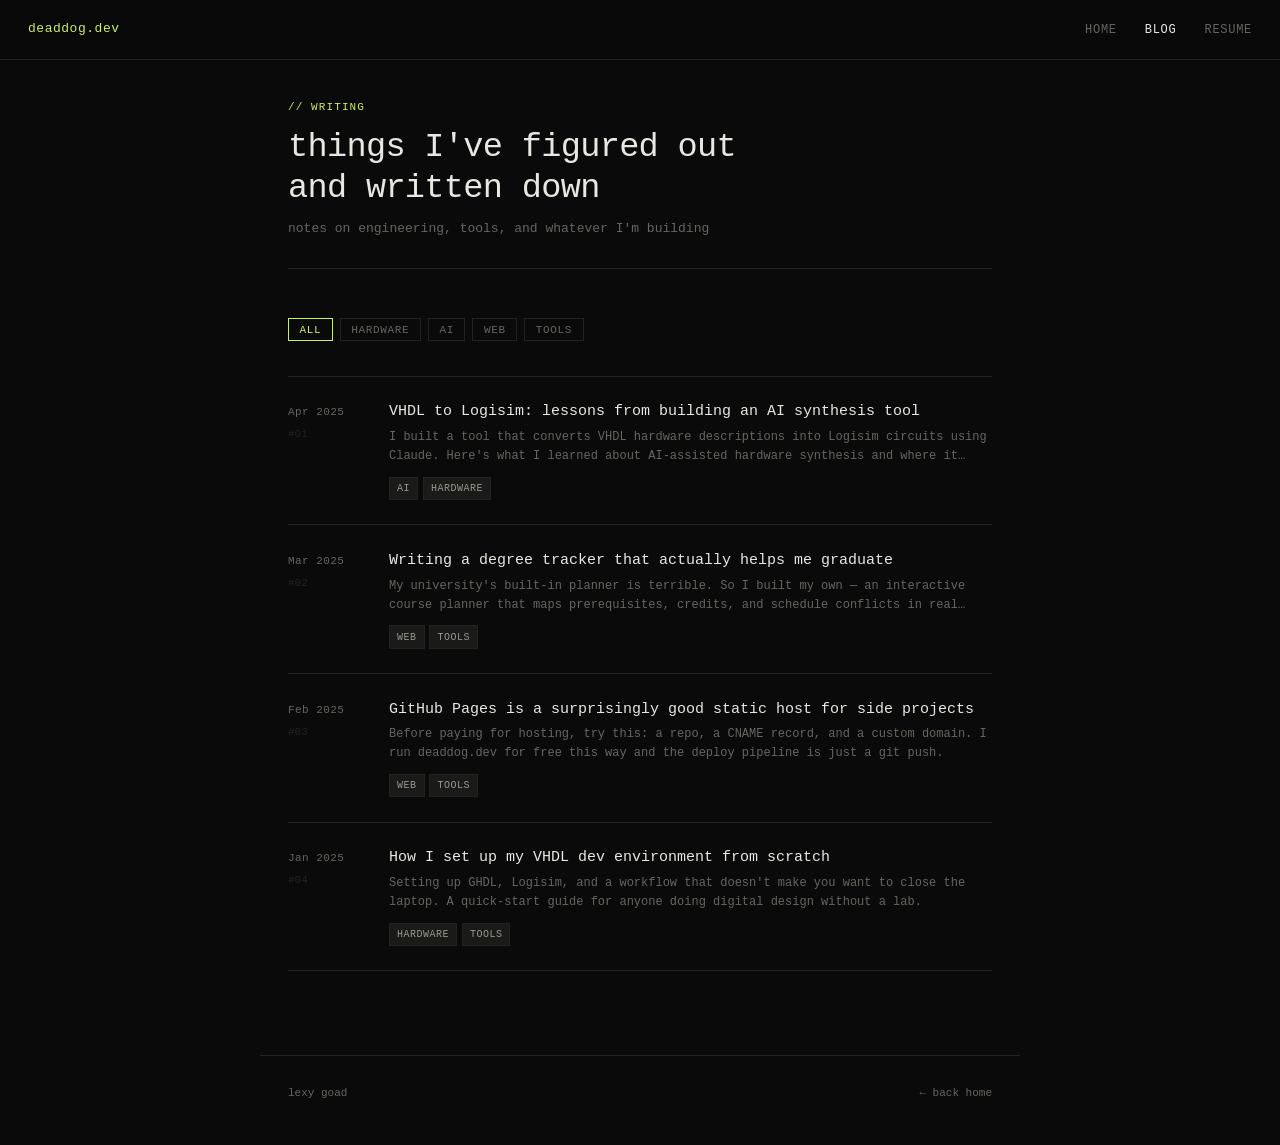
==== blog.html @ abee52c7 "Blog page Working on adding a blog page to the website a place to store ideas and writing examples" ====
<!DOCTYPE html>
<html lang="en">
<head>
  <meta charset="UTF-8" />
  <meta name="viewport" content="width=device-width, initial-scale=1.0" />
  <title>Blog · Lexy Goad</title>
  <style>
    :root {
      --bg: #0a0a0a;
      --fg: #e8e8e2;
      --muted: #666660;
      --accent: #c8f060;
      --card-bg: #111110;
      --border: #222220;
      --tag-bg: #1a1a18;
      --tag-fg: #999990;
    }

    * {
      margin: 0;
      padding: 0;
      box-sizing: border-box;
    }

    html, body {
      background: var(--bg);
      color: var(--fg);
      font-family: 'JetBrains Mono', 'Fira Mono', 'Courier New', monospace;
      font-size: 14px;
      line-height: 1.7;
      min-height: 100vh;
    }

    a {
      color: inherit;
      text-decoration: none;
    }

    /* ── NAV ── */
    nav {
      position: fixed;
      top: 0;
      left: 0;
      right: 0;
      padding: 1.25rem 2rem;
      display: flex;
      align-items: center;
      justify-content: space-between;
      z-index: 100;
      background: rgba(10, 10, 10, 0.85);
      backdrop-filter: blur(8px);
      border-bottom: 1px solid var(--border);
    }

    .nav-brand {
      font-size: 13px;
      color: var(--accent);
      letter-spacing: 0.04em;
    }

    .nav-links {
      display: flex;
      gap: 2rem;
      list-style: none;
    }

    .nav-links a {
      font-size: 12px;
      color: var(--muted);
      letter-spacing: 0.06em;
      text-transform: uppercase;
      transition: color 0.2s;
    }

    .nav-links a:hover,
    .nav-links a.active {
      color: var(--fg);
    }

    /* ── MAIN ── */
    main {
      max-width: 760px;
      margin: 0 auto;
      padding: 7rem 2rem 6rem;
    }

    /* ── HEADER ── */
    .blog-header {
      margin-bottom: 3.5rem;
      padding-bottom: 2rem;
      border-bottom: 1px solid var(--border);
    }

    .blog-header .label {
      font-size: 11px;
      letter-spacing: 0.1em;
      text-transform: uppercase;
      color: var(--accent);
      margin-bottom: 0.75rem;
    }

    .blog-header h1 {
      font-size: clamp(1.6rem, 4vw, 2.4rem);
      font-weight: 400;
      letter-spacing: -0.02em;
      line-height: 1.2;
      color: var(--fg);
    }

    .blog-header p {
      margin-top: 0.75rem;
      color: var(--muted);
      font-size: 13px;
    }

    /* ── FILTER TAGS ── */
    .filters {
      display: flex;
      flex-wrap: wrap;
      gap: 0.5rem;
      margin-bottom: 2.5rem;
    }

    .filter-btn {
      background: none;
      border: 1px solid var(--border);
      color: var(--muted);
      font-family: inherit;
      font-size: 11px;
      letter-spacing: 0.06em;
      text-transform: uppercase;
      padding: 0.3rem 0.75rem;
      cursor: pointer;
      transition: all 0.15s;
    }

    .filter-btn:hover {
      border-color: var(--fg);
      color: var(--fg);
    }

    .filter-btn.active {
      border-color: var(--accent);
      color: var(--accent);
    }

    /* ── POST LIST ── */
    .post-list {
      display: flex;
      flex-direction: column;
      gap: 0;
    }

    .post-item {
      display: grid;
      grid-template-columns: 80px 1fr;
      gap: 1.5rem;
      padding: 1.75rem 0;
      border-bottom: 1px solid var(--border);
      cursor: pointer;
      transition: background 0.15s;
    }

    .post-item:first-child {
      border-top: 1px solid var(--border);
    }

    .post-item:hover .post-title {
      color: var(--accent);
    }

    .post-meta-left {
      padding-top: 2px;
    }

    .post-date {
      font-size: 11px;
      color: var(--muted);
      letter-spacing: 0.04em;
      white-space: nowrap;
    }

    .post-number {
      font-size: 11px;
      color: var(--border);
      margin-top: 0.25rem;
    }

    .post-body {
      min-width: 0;
    }

    .post-title {
      font-size: 15px;
      font-weight: 400;
      color: var(--fg);
      line-height: 1.4;
      margin-bottom: 0.4rem;
      transition: color 0.15s;
    }

    .post-excerpt {
      font-size: 12px;
      color: var(--muted);
      line-height: 1.6;
      margin-bottom: 0.75rem;
      display: -webkit-box;
      -webkit-line-clamp: 2;
      -webkit-box-orient: vertical;
      overflow: hidden;
    }

    .post-tags {
      display: flex;
      flex-wrap: wrap;
      gap: 0.35rem;
    }

    .tag {
      font-size: 10px;
      letter-spacing: 0.05em;
      text-transform: uppercase;
      background: var(--tag-bg);
      color: var(--tag-fg);
      padding: 0.15rem 0.5rem;
      border: 1px solid var(--border);
    }

    /* ── EMPTY STATE ── */
    .empty {
      padding: 3rem 0;
      color: var(--muted);
      font-size: 13px;
    }

    /* ── FOOTER ── */
    footer {
      max-width: 760px;
      margin: 0 auto;
      padding: 0 2rem 3rem;
      display: flex;
      align-items: center;
      justify-content: space-between;
      border-top: 1px solid var(--border);
      padding-top: 2rem;
      font-size: 11px;
      color: var(--muted);
    }

    footer a {
      color: var(--muted);
      transition: color 0.2s;
    }

    footer a:hover {
      color: var(--fg);
    }

    /* ── RESPONSIVE ── */
    @media (max-width: 500px) {
      .post-item {
        grid-template-columns: 1fr;
        gap: 0.5rem;
      }
      .post-meta-left {
        display: flex;
        gap: 1rem;
        align-items: center;
      }
    }
  </style>
</head>
<body>

  <nav>
    <a href="/" class="nav-brand">deaddog.dev</a>
    <ul class="nav-links">
      <li><a href="/">home</a></li>
      <li><a href="/blog.html" class="active">blog</a></li>
      <li><a href="/resume.html">resume</a></li>
    </ul>
  </nav>

  <main>
    <div class="blog-header">
      <div class="label">// writing</div>
      <h1>things I've figured out<br>and written down</h1>
      <p>notes on engineering, tools, and whatever I'm building</p>
    </div>

    <div class="filters" id="filters">
      <button class="filter-btn active" data-tag="all">all</button>
      <button class="filter-btn" data-tag="hardware">hardware</button>
      <button class="filter-btn" data-tag="ai">ai</button>
      <button class="filter-btn" data-tag="web">web</button>
      <button class="filter-btn" data-tag="tools">tools</button>
    </div>

    <div class="post-list" id="post-list"></div>
  </main>

  <footer>
    <span>lexy goad</span>
    <a href="/">← back home</a>
  </footer>

  <script>
    const posts = [
      {
        date: "Apr 2025",
        title: "VHDL to Logisim: lessons from building an AI synthesis tool",
        excerpt: "I built a tool that converts VHDL hardware descriptions into Logisim circuits using Claude. Here's what I learned about AI-assisted hardware synthesis and where it breaks down.",
        tags: ["ai", "hardware"],
        slug: "#"
      },
      {
        date: "Mar 2025",
        title: "Writing a degree tracker that actually helps me graduate",
        excerpt: "My university's built-in planner is terrible. So I built my own — an interactive course planner that maps prerequisites, credits, and schedule conflicts in real time.",
        tags: ["web", "tools"],
        slug: "#"
      },
      {
        date: "Feb 2025",
        title: "GitHub Pages is a surprisingly good static host for side projects",
        excerpt: "Before paying for hosting, try this: a repo, a CNAME record, and a custom domain. I run deaddog.dev for free this way and the deploy pipeline is just a git push.",
        tags: ["web", "tools"],
        slug: "#"
      },
      {
        date: "Jan 2025",
        title: "How I set up my VHDL dev environment from scratch",
        excerpt: "Setting up GHDL, Logisim, and a workflow that doesn't make you want to close the laptop. A quick-start guide for anyone doing digital design without a lab.",
        tags: ["hardware", "tools"],
        slug: "#"
      }
    ];

    let activeTag = "all";

    const postList = document.getElementById("post-list");

    function render() {
      const filtered = activeTag === "all"
        ? posts
        : posts.filter(p => p.tags.includes(activeTag));

      postList.innerHTML = "";

      if (filtered.length === 0) {
        postList.innerHTML = `<div class="empty">no posts tagged "${activeTag}" yet.</div>`;
        return;
      }

      filtered.forEach((post, i) => {
        const el = document.createElement("div");
        el.className = "post-item";
        el.setAttribute("role", "link");
        el.setAttribute("tabindex", "0");
        el.innerHTML = `
          <div class="post-meta-left">
            <div class="post-date">${post.date}</div>
            <div class="post-number">#${String(posts.indexOf(post) + 1).padStart(2, "0")}</div>
          </div>
          <div class="post-body">
            <div class="post-title">${post.title}</div>
            <div class="post-excerpt">${post.excerpt}</div>
            <div class="post-tags">${post.tags.map(t => `<span class="tag">${t}</span>`).join("")}</div>
          </div>
        `;
        el.addEventListener("click", () => { if (post.slug !== "#") location.href = post.slug; });
        el.addEventListener("keydown", e => { if (e.key === "Enter" && post.slug !== "#") location.href = post.slug; });
        postList.appendChild(el);
      });
    }

    document.getElementById("filters").addEventListener("click", e => {
      const btn = e.target.closest(".filter-btn");
      if (!btn) return;
      document.querySelectorAll(".filter-btn").forEach(b => b.classList.remove("active"));
      btn.classList.add("active");
      activeTag = btn.dataset.tag;
      render();
    });

    render();
  </script>
</body>
</html>
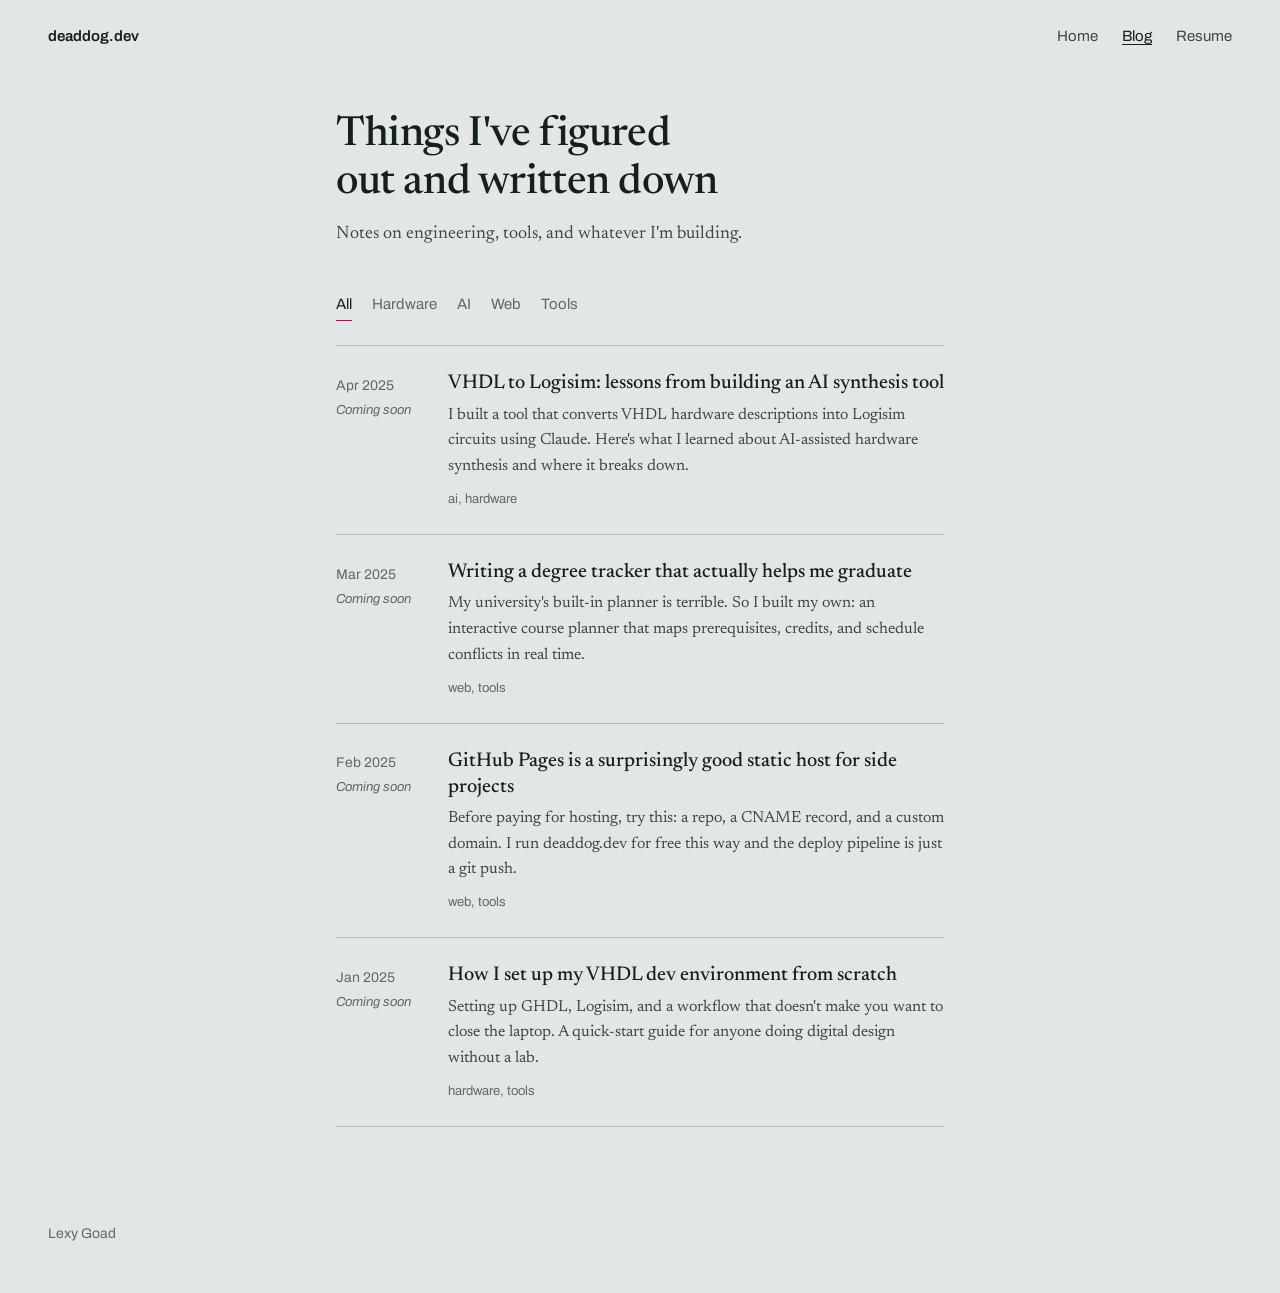
==== commit a14f88a5: "Restyle site, split VHDL assets, fix degree tracker bugs - Shared assets/site.css; one palette and t" ====
--- a/blog.html
+++ b/blog.html
@@ -1,389 +1,265 @@
 <!DOCTYPE html>
 <html lang="en">
 <head>
-  <meta charset="UTF-8" />
-  <meta name="viewport" content="width=device-width, initial-scale=1.0" />
-  <title>Blog · Lexy Goad</title>
+  <meta charset="utf-8">
+  <meta name="viewport" content="width=device-width, initial-scale=1">
+  <link rel="icon" href="assets/favicon.svg" type="image/svg+xml">
+  <title>Blog | Lexy Goad</title>
+  <meta name="description" content="Notes on engineering, tools and whatever Lexy Goad is building.">
+  <meta name="theme-color" content="#e2e6e4">
+  <link rel="preconnect" href="https://fonts.googleapis.com">
+  <link rel="preconnect" href="https://fonts.gstatic.com" crossorigin>
+  <link rel="stylesheet" href="https://fonts.googleapis.com/css2?family=Archivo:wght@400;600&family=Newsreader:ital,opsz,wght@0,6..72,400;0,6..72,500;1,6..72,400&display=swap">
+  <link rel="stylesheet" href="assets/site.css">
   <style>
-    :root {
-      --bg: #0a0a0a;
-      --fg: #e8e8e2;
-      --muted: #666660;
-      --accent: #c8f060;
-      --card-bg: #111110;
-      --border: #222220;
-      --tag-bg: #1a1a18;
-      --tag-fg: #999990;
-    }
-
-    * {
-      margin: 0;
-      padding: 0;
-      box-sizing: border-box;
-    }
-
-    html, body {
-      background: var(--bg);
-      color: var(--fg);
-      font-family: 'JetBrains Mono', 'Fira Mono', 'Courier New', monospace;
-      font-size: 14px;
-      line-height: 1.7;
-      min-height: 100vh;
-    }
-
-    a {
-      color: inherit;
-      text-decoration: none;
-    }
-
-    /* ── NAV ── */
-    nav {
-      position: fixed;
-      top: 0;
-      left: 0;
-      right: 0;
-      padding: 1.25rem 2rem;
-      display: flex;
-      align-items: center;
-      justify-content: space-between;
-      z-index: 100;
-      background: rgba(10, 10, 10, 0.85);
-      backdrop-filter: blur(8px);
-      border-bottom: 1px solid var(--border);
-    }
-
-    .nav-brand {
-      font-size: 13px;
-      color: var(--accent);
-      letter-spacing: 0.04em;
-    }
-
-    .nav-links {
-      display: flex;
-      gap: 2rem;
-      list-style: none;
-    }
-
-    .nav-links a {
-      font-size: 12px;
-      color: var(--muted);
-      letter-spacing: 0.06em;
-      text-transform: uppercase;
-      transition: color 0.2s;
-    }
-
-    .nav-links a:hover,
-    .nav-links a.active {
-      color: var(--fg);
-    }
-
-    /* ── MAIN ── */
-    main {
-      max-width: 760px;
-      margin: 0 auto;
-      padding: 7rem 2rem 6rem;
-    }
-
-    /* ── HEADER ── */
-    .blog-header {
-      margin-bottom: 3.5rem;
-      padding-bottom: 2rem;
-      border-bottom: 1px solid var(--border);
-    }
-
-    .blog-header .label {
-      font-size: 11px;
-      letter-spacing: 0.1em;
-      text-transform: uppercase;
-      color: var(--accent);
-      margin-bottom: 0.75rem;
-    }
-
-    .blog-header h1 {
-      font-size: clamp(1.6rem, 4vw, 2.4rem);
-      font-weight: 400;
-      letter-spacing: -0.02em;
-      line-height: 1.2;
-      color: var(--fg);
-    }
-
-    .blog-header p {
+    .intro h1 {
+      font-size: clamp(1.9rem, 5vw, 2.6rem);
+      font-weight: 500;
+      line-height: 1.15;
+      letter-spacing: -0.01em;
+      text-wrap: balance;
+    }
+
+    .intro p {
       margin-top: 0.75rem;
-      color: var(--muted);
-      font-size: 13px;
-    }
-
-    /* ── FILTER TAGS ── */
+      color: var(--ink-soft);
+    }
+
     .filters {
       display: flex;
       flex-wrap: wrap;
-      gap: 0.5rem;
-      margin-bottom: 2.5rem;
-    }
-
-    .filter-btn {
+      gap: 0.25rem 1.25rem;
+      margin-top: 2.5rem;
+      font-family: var(--sans);
+      font-size: 0.9375rem;
+    }
+
+    .filters button {
+      padding: 0.25rem 0;
+      border: 0;
+      border-bottom: 1px solid transparent;
       background: none;
-      border: 1px solid var(--border);
-      color: var(--muted);
-      font-family: inherit;
-      font-size: 11px;
-      letter-spacing: 0.06em;
-      text-transform: uppercase;
-      padding: 0.3rem 0.75rem;
+      color: var(--muted);
+      font: inherit;
       cursor: pointer;
-      transition: all 0.15s;
-    }
-
-    .filter-btn:hover {
-      border-color: var(--fg);
-      color: var(--fg);
-    }
-
-    .filter-btn.active {
-      border-color: var(--accent);
-      color: var(--accent);
-    }
-
-    /* ── POST LIST ── */
-    .post-list {
-      display: flex;
-      flex-direction: column;
-      gap: 0;
-    }
-
-    .post-item {
+    }
+
+    .filters button:hover {
+      color: var(--ink);
+    }
+
+    .filters button[aria-pressed="true"] {
+      color: var(--ink);
+      border-bottom-color: var(--mark);
+    }
+
+    .posts {
+      margin-top: 1.5rem;
+      border-top: 1px solid var(--rule);
+    }
+
+    .post {
       display: grid;
-      grid-template-columns: 80px 1fr;
-      gap: 1.5rem;
-      padding: 1.75rem 0;
-      border-bottom: 1px solid var(--border);
-      cursor: pointer;
-      transition: background 0.15s;
-    }
-
-    .post-item:first-child {
-      border-top: 1px solid var(--border);
-    }
-
-    .post-item:hover .post-title {
-      color: var(--accent);
-    }
-
-    .post-meta-left {
-      padding-top: 2px;
-    }
-
-    .post-date {
-      font-size: 11px;
-      color: var(--muted);
-      letter-spacing: 0.04em;
-      white-space: nowrap;
-    }
-
-    .post-number {
-      font-size: 11px;
-      color: var(--border);
-      margin-top: 0.25rem;
-    }
-
-    .post-body {
-      min-width: 0;
-    }
-
-    .post-title {
-      font-size: 15px;
-      font-weight: 400;
-      color: var(--fg);
-      line-height: 1.4;
-      margin-bottom: 0.4rem;
-      transition: color 0.15s;
-    }
-
-    .post-excerpt {
-      font-size: 12px;
-      color: var(--muted);
-      line-height: 1.6;
-      margin-bottom: 0.75rem;
-      display: -webkit-box;
-      -webkit-line-clamp: 2;
-      -webkit-box-orient: vertical;
-      overflow: hidden;
-    }
-
-    .post-tags {
-      display: flex;
-      flex-wrap: wrap;
-      gap: 0.35rem;
-    }
-
-    .tag {
-      font-size: 10px;
-      letter-spacing: 0.05em;
-      text-transform: uppercase;
-      background: var(--tag-bg);
-      color: var(--tag-fg);
-      padding: 0.15rem 0.5rem;
-      border: 1px solid var(--border);
-    }
-
-    /* ── EMPTY STATE ── */
+      grid-template-columns: 5.5rem 1fr;
+      gap: 0 1.5rem;
+      padding: 1.5rem 0;
+      border-bottom: 1px solid var(--rule);
+    }
+
+    .post .when {
+      font-family: var(--sans);
+      font-size: 0.875rem;
+      color: var(--muted);
+      padding-top: 0.3rem;
+    }
+
+    .post h2 {
+      font-size: 1.25rem;
+      font-weight: 500;
+      line-height: 1.3;
+    }
+
+    .post h2 a {
+      text-decoration: none;
+    }
+
+    .post h2 a:hover {
+      text-decoration: underline;
+    }
+
+    .post p {
+      margin-top: 0.4rem;
+      font-size: 1rem;
+      color: var(--ink-soft);
+    }
+
+    .post .tags {
+      margin-top: 0.6rem;
+      font-family: var(--sans);
+      font-size: 0.8125rem;
+      color: var(--muted);
+    }
+
+    .post .soon {
+      display: block;
+      margin-top: 0.15rem;
+      font-size: 0.8125rem;
+      font-style: italic;
+    }
+
     .empty {
-      padding: 3rem 0;
-      color: var(--muted);
-      font-size: 13px;
-    }
-
-    /* ── FOOTER ── */
-    footer {
-      max-width: 760px;
-      margin: 0 auto;
-      padding: 0 2rem 3rem;
-      display: flex;
-      align-items: center;
-      justify-content: space-between;
-      border-top: 1px solid var(--border);
-      padding-top: 2rem;
-      font-size: 11px;
-      color: var(--muted);
-    }
-
-    footer a {
-      color: var(--muted);
-      transition: color 0.2s;
-    }
-
-    footer a:hover {
-      color: var(--fg);
-    }
-
-    /* ── RESPONSIVE ── */
-    @media (max-width: 500px) {
-      .post-item {
+      padding: 2rem 0;
+      color: var(--muted);
+    }
+
+    @media (max-width: 30rem) {
+      .post {
         grid-template-columns: 1fr;
-        gap: 0.5rem;
-      }
-      .post-meta-left {
-        display: flex;
-        gap: 1rem;
-        align-items: center;
+      }
+
+      .post .when {
+        padding-top: 0;
+        margin-bottom: 0.25rem;
       }
     }
   </style>
 </head>
 <body>
-
-  <nav>
-    <a href="/" class="nav-brand">deaddog.dev</a>
-    <ul class="nav-links">
-      <li><a href="/">home</a></li>
-      <li><a href="/blog.html" class="active">blog</a></li>
-      <li><a href="/resume.html">resume</a></li>
-    </ul>
-  </nav>
-
-  <main>
-    <div class="blog-header">
-      <div class="label">// writing</div>
-      <h1>things I've figured out<br>and written down</h1>
-      <p>notes on engineering, tools, and whatever I'm building</p>
+  <a class="skip-link" href="#content">Skip to content</a>
+
+  <header class="site-header">
+    <a class="home" href="./">deaddog.dev</a>
+    <nav class="site-nav" aria-label="Main">
+      <a href="./">Home</a>
+      <a href="blog.html" aria-current="page">Blog</a>
+      <a href="resume.html">Resume</a>
+    </nav>
+  </header>
+
+  <main class="page" id="content">
+    <div class="intro">
+      <h1>Things I've figured out and written down</h1>
+      <p>Notes on engineering, tools, and whatever I'm building.</p>
     </div>
 
-    <div class="filters" id="filters">
-      <button class="filter-btn active" data-tag="all">all</button>
-      <button class="filter-btn" data-tag="hardware">hardware</button>
-      <button class="filter-btn" data-tag="ai">ai</button>
-      <button class="filter-btn" data-tag="web">web</button>
-      <button class="filter-btn" data-tag="tools">tools</button>
+    <div class="filters" id="filters" role="group" aria-label="Filter posts by topic">
+      <button type="button" data-tag="all" aria-pressed="true">All</button>
+      <button type="button" data-tag="hardware" aria-pressed="false">Hardware</button>
+      <button type="button" data-tag="ai" aria-pressed="false">AI</button>
+      <button type="button" data-tag="web" aria-pressed="false">Web</button>
+      <button type="button" data-tag="tools" aria-pressed="false">Tools</button>
     </div>
 
-    <div class="post-list" id="post-list"></div>
+    <div class="posts" id="posts" aria-live="polite"></div>
   </main>
 
-  <footer>
-    <span>lexy goad</span>
-    <a href="/">← back home</a>
-  </footer>
+  <footer class="site-footer">Lexy Goad</footer>
 
   <script>
-    const posts = [
-      {
-        date: "Apr 2025",
-        title: "VHDL to Logisim: lessons from building an AI synthesis tool",
-        excerpt: "I built a tool that converts VHDL hardware descriptions into Logisim circuits using Claude. Here's what I learned about AI-assisted hardware synthesis and where it breaks down.",
-        tags: ["ai", "hardware"],
-        slug: "#"
-      },
-      {
-        date: "Mar 2025",
-        title: "Writing a degree tracker that actually helps me graduate",
-        excerpt: "My university's built-in planner is terrible. So I built my own — an interactive course planner that maps prerequisites, credits, and schedule conflicts in real time.",
-        tags: ["web", "tools"],
-        slug: "#"
-      },
-      {
-        date: "Feb 2025",
-        title: "GitHub Pages is a surprisingly good static host for side projects",
-        excerpt: "Before paying for hosting, try this: a repo, a CNAME record, and a custom domain. I run deaddog.dev for free this way and the deploy pipeline is just a git push.",
-        tags: ["web", "tools"],
-        slug: "#"
-      },
-      {
-        date: "Jan 2025",
-        title: "How I set up my VHDL dev environment from scratch",
-        excerpt: "Setting up GHDL, Logisim, and a workflow that doesn't make you want to close the laptop. A quick-start guide for anyone doing digital design without a lab.",
-        tags: ["hardware", "tools"],
-        slug: "#"
-      }
-    ];
-
-    let activeTag = "all";
-
-    const postList = document.getElementById("post-list");
-
-    function render() {
-      const filtered = activeTag === "all"
-        ? posts
-        : posts.filter(p => p.tags.includes(activeTag));
-
-      postList.innerHTML = "";
-
-      if (filtered.length === 0) {
-        postList.innerHTML = `<div class="empty">no posts tagged "${activeTag}" yet.</div>`;
-        return;
-      }
-
-      filtered.forEach((post, i) => {
-        const el = document.createElement("div");
-        el.className = "post-item";
-        el.setAttribute("role", "link");
-        el.setAttribute("tabindex", "0");
-        el.innerHTML = `
-          <div class="post-meta-left">
-            <div class="post-date">${post.date}</div>
-            <div class="post-number">#${String(posts.indexOf(post) + 1).padStart(2, "0")}</div>
-          </div>
-          <div class="post-body">
-            <div class="post-title">${post.title}</div>
-            <div class="post-excerpt">${post.excerpt}</div>
-            <div class="post-tags">${post.tags.map(t => `<span class="tag">${t}</span>`).join("")}</div>
-          </div>
-        `;
-        el.addEventListener("click", () => { if (post.slug !== "#") location.href = post.slug; });
-        el.addEventListener("keydown", e => { if (e.key === "Enter" && post.slug !== "#") location.href = post.slug; });
-        postList.appendChild(el);
+    (() => {
+      "use strict";
+
+      // Set `url` once a post is published. Posts without a url render as plain text.
+      const POSTS = [
+        {
+          date: "2025-04",
+          label: "Apr 2025",
+          title: "VHDL to Logisim: lessons from building an AI synthesis tool",
+          excerpt: "I built a tool that converts VHDL hardware descriptions into Logisim circuits using Claude. Here's what I learned about AI-assisted hardware synthesis and where it breaks down.",
+          tags: ["ai", "hardware"],
+          url: null,
+        },
+        {
+          date: "2025-03",
+          label: "Mar 2025",
+          title: "Writing a degree tracker that actually helps me graduate",
+          excerpt: "My university's built-in planner is terrible. So I built my own: an interactive course planner that maps prerequisites, credits, and schedule conflicts in real time.",
+          tags: ["web", "tools"],
+          url: null,
+        },
+        {
+          date: "2025-02",
+          label: "Feb 2025",
+          title: "GitHub Pages is a surprisingly good static host for side projects",
+          excerpt: "Before paying for hosting, try this: a repo, a CNAME record, and a custom domain. I run deaddog.dev for free this way and the deploy pipeline is just a git push.",
+          tags: ["web", "tools"],
+          url: null,
+        },
+        {
+          date: "2025-01",
+          label: "Jan 2025",
+          title: "How I set up my VHDL dev environment from scratch",
+          excerpt: "Setting up GHDL, Logisim, and a workflow that doesn't make you want to close the laptop. A quick-start guide for anyone doing digital design without a lab.",
+          tags: ["hardware", "tools"],
+          url: null,
+        },
+      ];
+
+      const list = document.getElementById("posts");
+      const filters = document.getElementById("filters");
+      let activeTag = "all";
+
+      function el(tag, className, text) {
+        const node = document.createElement(tag);
+        if (className) node.className = className;
+        if (text !== undefined) node.textContent = text;
+        return node;
+      }
+
+      function renderPost(post) {
+        const article = el("article", "post");
+
+        const when = el("div", "when");
+        const time = el("time", "", post.label);
+        time.dateTime = post.date;
+        when.append(time);
+        if (!post.url) when.append(el("span", "soon", "Coming soon"));
+
+        const body = el("div");
+        const heading = el("h2");
+        if (post.url) {
+          const link = el("a", "", post.title);
+          link.href = post.url;
+          heading.append(link);
+        } else {
+          heading.append(post.title);
+        }
+
+        body.append(
+          heading,
+          el("p", "", post.excerpt),
+          el("p", "tags", post.tags.join(", "))
+        );
+        article.append(when, body);
+        return article;
+      }
+
+      function render() {
+        const shown = activeTag === "all"
+          ? POSTS
+          : POSTS.filter((p) => p.tags.includes(activeTag));
+
+        list.replaceChildren();
+
+        if (!shown.length) {
+          list.append(el("p", "empty", `Nothing tagged "${activeTag}" yet.`));
+          return;
+        }
+        list.append(...shown.map(renderPost));
+      }
+
+      filters.addEventListener("click", (e) => {
+        const button = e.target.closest("button[data-tag]");
+        if (!button) return;
+        activeTag = button.dataset.tag;
+        for (const b of filters.querySelectorAll("button")) {
+          b.setAttribute("aria-pressed", String(b === button));
+        }
+        render();
       });
-    }
-
-    document.getElementById("filters").addEventListener("click", e => {
-      const btn = e.target.closest(".filter-btn");
-      if (!btn) return;
-      document.querySelectorAll(".filter-btn").forEach(b => b.classList.remove("active"));
-      btn.classList.add("active");
-      activeTag = btn.dataset.tag;
+
       render();
-    });
-
-    render();
+    })();
   </script>
 </body>
 </html>
--- a/assets/site.css
+++ b/assets/site.css
@@ -0,0 +1,162 @@
+/* Shared styles for deaddog.dev
+   Loaded by index, blog, resume and degree-tracker. */
+
+:root {
+  --ground: #e2e6e4;
+  --ground-deep: #d6dcd9;
+  --ink: #14201f;
+  --ink-soft: #3b4846;
+  --muted: #5d6b68;
+  --rule: #b4beba;
+  --mark: #a0185c; /* radiological magenta, used sparingly */
+  --mark-ink: #fff;
+
+  --serif: "Newsreader", "Iowan Old Style", Georgia, serif;
+  --sans: "Archivo", system-ui, -apple-system, "Segoe UI", sans-serif;
+
+  --measure: 38rem;
+  --gutter: clamp(1.25rem, 5vw, 3rem);
+}
+
+*,
+*::before,
+*::after {
+  box-sizing: border-box;
+}
+
+html {
+  -webkit-text-size-adjust: 100%;
+  text-size-adjust: 100%;
+}
+
+body {
+  margin: 0;
+  min-height: 100vh;
+  background: var(--ground);
+  color: var(--ink);
+  font-family: var(--serif);
+  font-size: 1.125rem;
+  line-height: 1.6;
+  font-optical-sizing: auto;
+  text-rendering: optimizeLegibility;
+}
+
+h1,
+h2,
+h3,
+p,
+ul,
+ol,
+dl,
+dd,
+figure {
+  margin: 0;
+}
+
+ul,
+ol {
+  padding: 0;
+  list-style: none;
+}
+
+a {
+  color: inherit;
+  text-decoration-thickness: 1px;
+  text-underline-offset: 0.18em;
+}
+
+a:hover {
+  color: var(--mark);
+}
+
+:focus-visible {
+  outline: 2px solid var(--mark);
+  outline-offset: 3px;
+}
+
+::selection {
+  background: var(--ink);
+  color: var(--ground);
+}
+
+.skip-link {
+  position: absolute;
+  left: var(--gutter);
+  top: -4rem;
+  padding: 0.5rem 0.75rem;
+  background: var(--ink);
+  color: var(--ground);
+  font-family: var(--sans);
+  font-size: 0.875rem;
+  z-index: 100;
+}
+
+.skip-link:focus {
+  top: 0.75rem;
+}
+
+/* Site header: just the name and four links, nothing clever. */
+.site-header {
+  display: flex;
+  flex-wrap: wrap;
+  align-items: baseline;
+  justify-content: space-between;
+  gap: 0.5rem 2rem;
+  padding: 1.5rem var(--gutter);
+  font-family: var(--sans);
+  font-size: 0.9375rem;
+}
+
+.site-header .home {
+  font-weight: 600;
+  text-decoration: none;
+}
+
+.site-nav {
+  display: flex;
+  flex-wrap: wrap;
+  gap: 0.25rem 1.5rem;
+}
+
+.site-nav a {
+  text-decoration: none;
+  color: var(--ink-soft);
+}
+
+.site-nav a:hover,
+.site-nav a[aria-current="page"] {
+  color: var(--ink);
+}
+
+.site-nav a[aria-current="page"] {
+  text-decoration: underline;
+}
+
+.site-footer {
+  padding: 2rem var(--gutter) 3rem;
+  font-family: var(--sans);
+  font-size: 0.875rem;
+  color: var(--muted);
+}
+
+.page {
+  width: 100%;
+  max-width: calc(var(--measure) + var(--gutter) * 2);
+  margin-inline: auto;
+  padding: 2.5rem var(--gutter) 4rem;
+}
+
+.page--wide {
+  max-width: 64rem;
+}
+
+@media (prefers-reduced-motion: reduce) {
+  *,
+  *::before,
+  *::after {
+    animation-duration: 0.001ms !important;
+    animation-iteration-count: 1 !important;
+    transition-duration: 0.001ms !important;
+    scroll-behavior: auto !important;
+  }
+}
